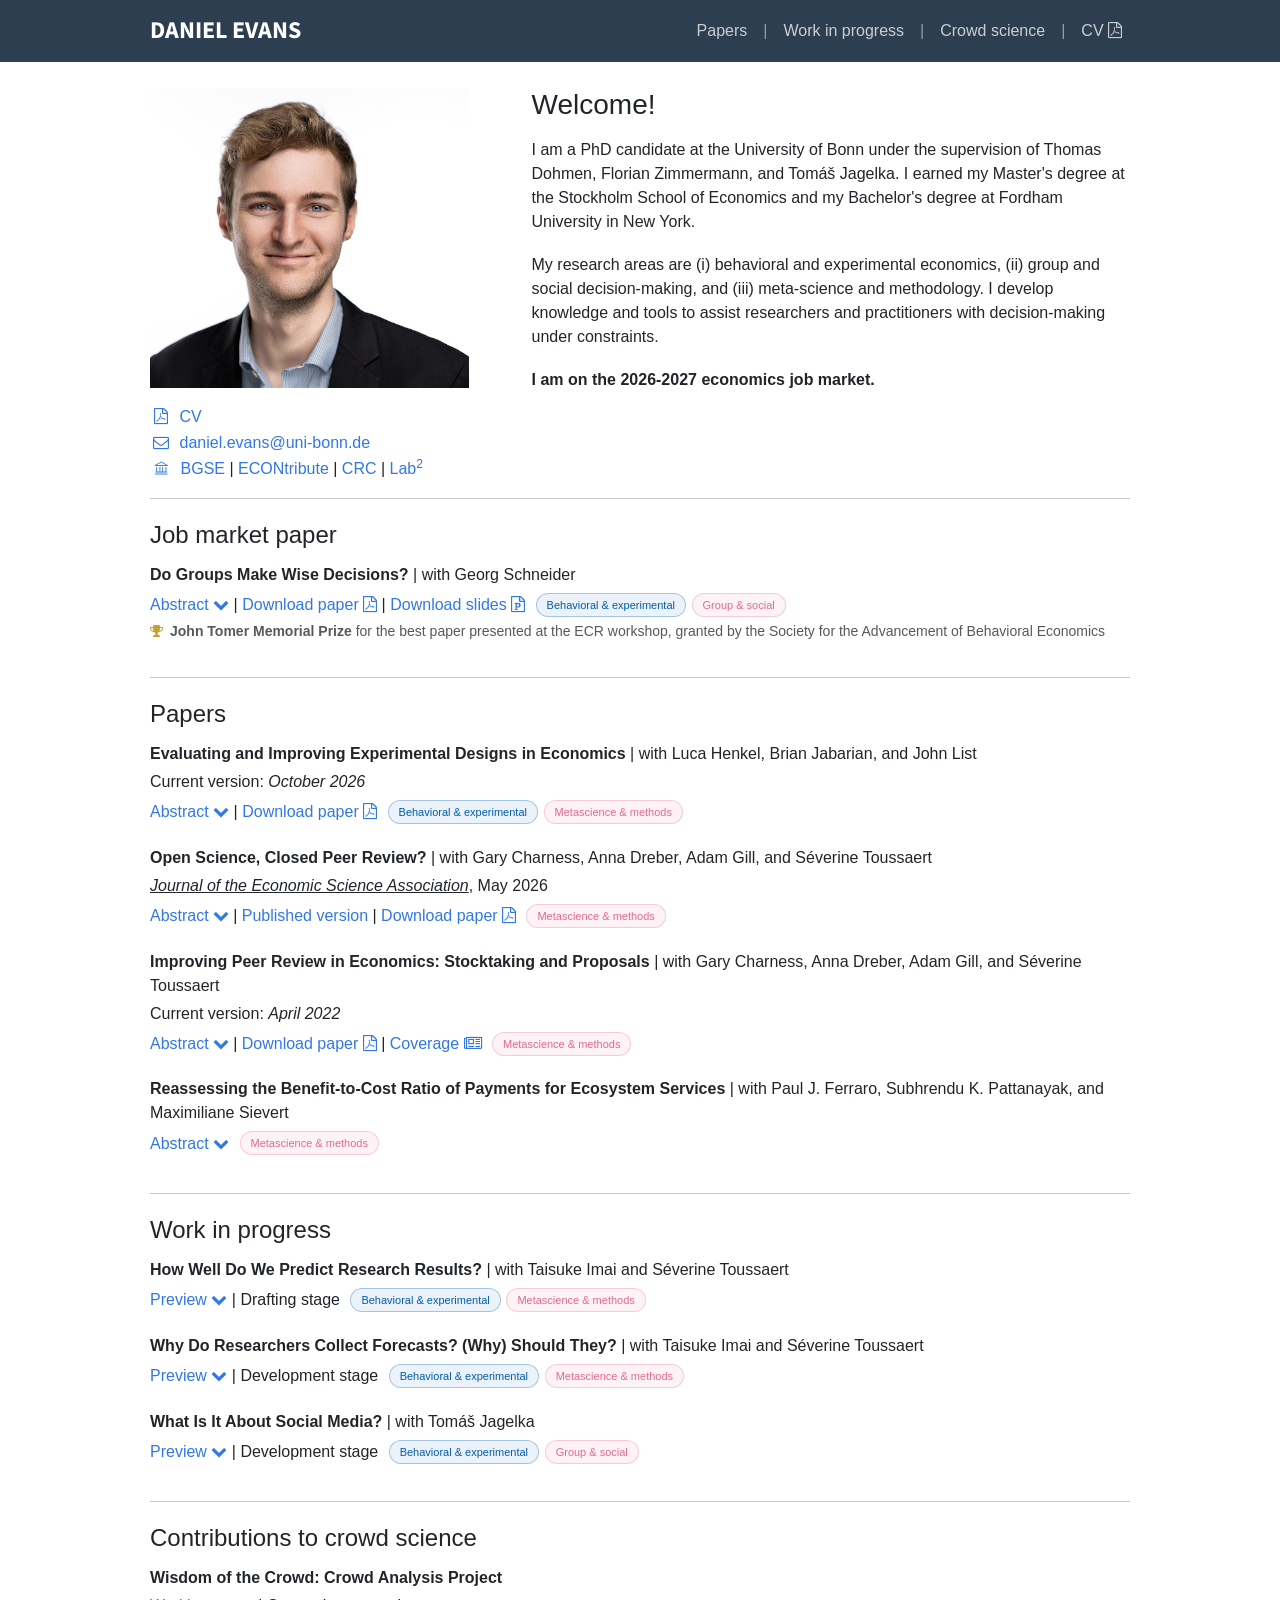
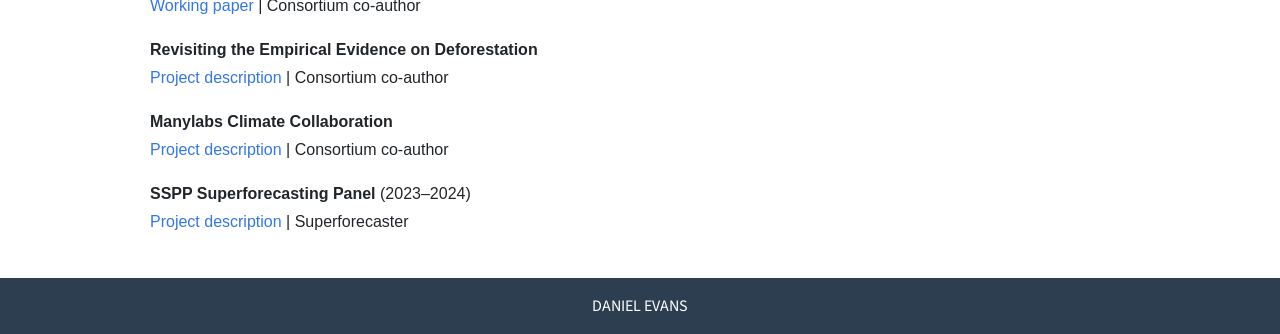
==== index.html @ ccf7dd1d "Publish latest November 15 job market paper" ====
<!DOCTYPE html>
<html>
   <head>
      <meta name="generator" content="Hugo 0.72.0" />
      <meta charset="utf-8">
      <meta name="viewport" content="width=device-width, initial-scale=1, viewport-fit=cover, shrink-to-fit=no">
      <title>DANIEL EVANS </title>
      <meta name="description" content="Website of Daniel Evans">
      <link rel="canonical" href="https://daniel-evans-econ.com/" />
      <meta property="og:title" content="DANIEL EVANS" />
      <meta property="og:description" content="Website of Daniel Evans" />
      <meta property="og:type" content="website" />
      <meta property="og:url" content="https://daniel-evans-econ.com/" />
      <meta name="google-site-verification" content="ahWRUSEJh2YRMnxcVkSEhwlhxBZEfz1xDAu38m6dols" />
      <meta name="twitter:card" content="summary"/>
      <meta name="twitter:title" content="DANIEL EVANS"/>
      <meta name="twitter:description" content="Website of Daniel Evans"/>
      <link rel="stylesheet" href="https://stackpath.bootstrapcdn.com/bootstrap/4.3.1/css/bootstrap.min.css" integrity="sha384-ggOyR0iXCbMQv3Xipma34MD+dH/1fQ784/j6cY/iJTQUOhcWr7x9JvoRxT2MZw1T" crossorigin="anonymous">
      <link rel="stylesheet" href="https://cdnjs.cloudflare.com/ajax/libs/font-awesome/4.7.0/css/font-awesome.min.css">
<link href="https://fonts.googleapis.com/css2?family=Source+Sans+Pro:wght@700&display=swap" rel="stylesheet">
      <link rel="stylesheet" type="text/css" href="//fonts.googleapis.com/css?family=Open+Sans" />
      <link rel="icon" href="images/Bonn_Favicon.jpg" type="image/jpeg">
      <!-- CSS elements -->
      <link href="css/styles_navbar.css" rel="stylesheet" />
      <link rel="stylesheet" type="text/css" href="css/custom.css?v=20261114-tags2">
   </head>
   <body id="page-top">
      <div id="content">
         <div class="container">
<nav class="navbar navbar-expand-lg navbar-dark fixed-top" id="mainNav" style="background-color: #2c3e50;">
               <div class="container">
<a class="navbar-brand" href="#page-top">
<div style="font-size: larger; font-family: 'Source Sans Pro', sans-serif; font-weight: 700; color: white;">DANIEL EVANS</div>
</a>                   
<button class="navbar-toggler" type="button" data-bs-toggle="collapse" data-bs-target="#navbarResponsive" aria-controls="navbarResponsive" aria-expanded="false" aria-label="Toggle navigation"><span class="navbar-toggler-icon"></span></button>
                   <div class="collapse navbar-collapse" id="navbarResponsive">
                       <ul class="navbar-nav ms-auto">
<li class="nav-item">
  <a class="nav-link" href="#Papers" style="color: white;">Papers</a>
</li>
<li class="nav-item d-none d-lg-block"><span class="nav-link" style="color: white; font-weight: 300; opacity: 0.5;">|</span></li>
<li class="nav-item">
  <a class="nav-link" href="#WorksInProgress" style="color: white;">Work in progress</a>
</li>
<li class="nav-item d-none d-lg-block"><span class="nav-link" style="color: white; font-weight: 300; opacity: 0.5;">|</span></li>
<li class="nav-item">
  <a class="nav-link" href="#CrowdScience" style="color: white;">Crowd science</a>
</li>
<li class="nav-item d-none d-lg-block"><span class="nav-link" style="color: white; font-weight: 300; opacity: 0.5;">|</span></li>
<li class="nav-item">
  <a class="nav-link" href="/Evans_CV.pdf?v=20261114-spacing" target="_blank" style="color: white;">
    CV <span class="fa fa-file-pdf-o"></span>
  </a>
</li>

                       </ul>
                   </div>
               </div>
           </nav>
   <header>
   <div class="row justify-content-between">
      <div class="col-lg-5 header-img-col">
         <!-- <h3 class="text-left section_top"> Daniel Evans </h3> -->
                  <img src="images/daniel.evans.headshot.jpg?v=3" alt="Daniel Evans"
     style="width: auto; height: auto; max-height: 300px; max-width: 100%; object-fit: cover; margin-bottom: 1em;">
                  <table>
                         <tr>
                           <td colspan="2"><a href="/Evans_CV.pdf?v=20261114-spacing" target="_blank"><span class="fa fa-file-pdf-o fa-fw" aria-hidden="true" style="margin-right:8px"></span>CV</a></td>
                         </tr>
                          <tr>
                           <td colspan="2"><a href="mailto:daniel.evans@uni-bonn.de"><span class="fa fa-envelope-o fa-fw" aria-hidden="true" style="margin-right:8px"></span><span class="sr-only">Email:</span>daniel.evans@uni-bonn.de</a> </td>
                         </tr>  
                         <tr>
<td style="padding-right:8px"><svg xmlns="http://www.w3.org/2000/svg" viewBox="0 0 24 24" width="1.28571429em" height="1em" fill="none" stroke="currentColor" stroke-width="1.4" stroke-linecap="round" stroke-linejoin="round" aria-hidden="true" focusable="false" style="color:#3277e6;vertical-align:-0.125em"><path d="M3 8 12 3 21 8Z M5 11v7 M10 11v7 M14 11v7 M19 11v7 M3 21h18 M4 18h16"/></svg><span class="sr-only">Affiliations:</span></td>
<td>
  <a target="_blank" href="https://www.econ.uni-bonn.de/en/department/doctoral-students/daniel-evans">BGSE</a> | 
  <a target="_blank" href="https://econtribute.de/de/people/daniel-evans/">ECONtribute</a> | 
  <a target="_blank" href="https://www.crctr224.de/people/members-alphabetical-order/daniel-evans/view">CRC</a> | 
  <a target="_blank" href="https://labsquare.net/aboutus/team">Lab<sup>2</sup></a>
</td>
                         </tr>                             
                            <!--  <tr>
                           <td style="padding-right:8px" ><b>Twitter:</b></td>
                           <td><a target="_blank" href="https://twitter.com/DanielEvansEcon">@DanielEvansEcon</a> </td>
                         </tr>   -->                       
                  </table>
                   <!--  <b>Google Scholar:</b>    <a target="_blank" href="https://scholar.google.de/citations?user=FmFygDEAAAAJ&hl=de&oi=ao">Profile</a>  -->
               </div>
               <div class="col-lg-7 header-text-col">
         <h3 class="text-left section_top" style="margin-top: 0;">Welcome!</h3>
         <p> <div style="margin-bottom: 1em;"></div>
            I am a PhD candidate at the University of Bonn under the supervision of Thomas Dohmen, Florian Zimmermann, and Tomáš Jagelka. I earned my Master's degree at the Stockholm School of Economics and my Bachelor's degree at Fordham University in New York.<span style="display:block; height:1.20em;"></span>
   My research areas are (i) behavioral and experimental economics, (ii) group and social decision-making, and (iii) meta-science and methodology. I develop knowledge and tools to assist researchers and practitioners with decision-making under constraints.<span style="display:block; height:1.20em;"></span>
   <b>I am on the 2026-2027 economics job market.</b>
</p>
               </div>


            </div>
   </header>


      <div class="research-filters" id="research-filters" hidden>
         <span class="filter-label">Topics:</span>
         <div class="filter-options" id="active-topics" role="group" aria-label="Active topic filters"></div>
      </div>
      <p class="sr-only" id="filter-status" role="status" aria-live="polite"></p>
      <p class="filter-empty" id="filter-empty" hidden>No papers match all selected topics. Remove a topic to see more papers.</p>

      <section id="JobMarketPaper">

            <hr class="my-3">

            <div class="row">
               <div class="col-md">
                  <h4 class=" section">  Job market paper </h4>

<article class="research-entry" data-topics="behavioral social">
<p class="p_title_p"><b>Do Groups Make Wise Decisions?</b> | with Georg Schneider
</p>
<p class="paper-actions p_title_p">
   <span class="paper-links">
<a class="collapse-show showAbstract" data-toggle="collapse"
   href="#summary-groups-wise" role="button"
   aria-expanded="false" aria-controls="summary-groups-wise">
   Abstract
</a>
| <a href="/papers/Evans_JMP.pdf?v=20261116" role="button" target="_blank">
   Download paper <span class="fa fa-file-pdf-o"></span>
   </a>
| <a href="/papers/Evans_JMP_Slides.pdf" role="button" target="_blank">
   Download slides <span class="fa fa-file-powerpoint-o"></span>
   </a>
   </span>
<span class="paper-topics" aria-label="Research topics">
   <button type="button" class="topic-tag topic-tag--behavioral" data-topic="behavioral" aria-pressed="false">Behavioral &amp; experimental</button>
   <button type="button" class="topic-tag topic-tag--social" data-topic="social" aria-pressed="false">Group &amp; social</button>
</span>
</p>
<p class="p_award">
   <span class="fa fa-trophy"></span><b>John Tomer Memorial Prize</b> for the best paper presented at the ECR workshop, granted by the Society for the Advancement of Behavioral Economics
</p>
<div class="px-4 collapse card info" id="summary-groups-wise">
   <p class="text-justify">
      Many important decisions are made jointly by groups. While groups can draw on and discuss diverse perspectives, they are also susceptible to collective failures, such as herding. We investigate this tension by studying three features that distinguish joint from individual decision-making: composition, communication, and collaborative aggregation. Direct comparisons between joint and individual decisions cannot isolate these features. We separate them in an interactive online experiment in which retail investors construct portfolios to maximize returns and limit volatility in a randomly assigned decision mode. Adjacent modes differ from one another by a single feature. We find that the benefits of joint decision-making can be explained by composition alone, because pooling independent submissions reduces portfolio concentration and volatility. Communication undermines these benefits by reducing the diversity of members’ inputs and encouraging riskier strategies that fail to increase returns on average. Requiring members to agree on one portfolio (collaborative aggregation) has little overall effect relative to pooling, but improves diversification when their beliefs differ. This decomposition reveals a cost of communication that prevents groups from making full use of diverse inputs.
   </p>
</div>
</article>
            </div>
            </div>
        </section>

      <section id="Papers">

            <hr class="my-3">

            <div class="row">
               <div class="col-md">
                  <h4 class=" section">  Papers </h4>

<article class="research-entry" data-topics="behavioral methods">
<p class="p_title_p"><b>Evaluating and Improving Experimental Designs in Economics</b> | with 
   <a href="https://luca-henkel.github.io/" class="n_link" role="button" target="_blank">Luca Henkel</a>, 
   <a href="https://brianjabarian.org/" class="n_link" role="button" target="_blank">Brian Jabarian</a>, and 
   <a href="https://voices.uchicago.edu/jlist/" class="n_link" role="button" target="_blank">John List</a>
</p>
<p class="p_title_p">
   Current version: <i>October 2026</i>
</p>
<p class="paper-actions p_abstract_p">
   <span class="paper-links">
<a class="collapse-show showAbstract" data-toggle="collapse"
   href="#summary-evaluating-experiments" role="button"
   aria-expanded="false"    aria-controls="summary-evaluating-experiments">
   Abstract
</a>
| <a href="/papers/Improving_Evaluating_Experiments.pdf" role="button" target="_blank">
   Download paper <span class="fa fa-file-pdf-o"></span>
   </a>
   </span>
<span class="paper-topics" aria-label="Research topics">
   <button type="button" class="topic-tag topic-tag--behavioral" data-topic="behavioral" aria-pressed="false">Behavioral &amp; experimental</button>
   <button type="button" class="topic-tag topic-tag--methods" data-topic="methods" aria-pressed="false">Metascience &amp; methods</button>
</span>
</p>
<div class="px-4 collapse card info" id="summary-evaluating-experiments">
   <p class="text-justify">
      Conducting experiments requires researchers to make numerous design choices while respecting statistical, practical, and ethical constraints. We develop the Experimental Design Assessment Tool (EDAT) to help researchers navigate this complexity when generating and evaluating evidence from experiments. EDAT is based on a comprehensive framework that distills experimental designs into 30 components and provides guidance on optimal design choices for each. We operationalize this framework with an evaluation instrument that guides evaluators through experimental designs using targeted questions and generates quantitative quality scores. We evaluate EDAT&rsquo;s performance by applying it to experiments published in eight top economics journals in 2000, 2001, and 2020. Evaluators&rsquo; scores show high reliability and strongly predict citation counts, publication outcomes, and other proxies for impact and quality. This suggests that a quantitative assessment of experimental design quality is feasible. They further reveal that there cannot be a &ldquo;perfect experiment&rdquo; in practice due to the existence of trade-offs, such as between certain components of internal and external validity. We show how researchers navigate these trade-offs and identify the design features most valued by the profession. Finally, we document systematic improvements in quality over time and heterogeneity in design features between subfields and experiment types.
   </p>
</div>
</article>
                <article class="research-entry" data-topics="methods">
<p class="p_title_p">  <b>Open Science, Closed Peer Review? </b> | with Gary Charness, <a href="https://sites.google.com/site/annadreber/" class="n_link" role="button" target="_blank">Anna Dreber</a>, <a href="https://sites.google.com/view/adam-gill/" class="n_link" role="button" target="_blank">Adam Gill</a>, and <a href="https://severinetoussaert.com/" class="n_link" role="button" target="_blank">Séverine Toussaert</a>
</p>
               <p class="p_title_p">
                   <i><u>Journal of the Economic Science Association</u></i>, May 2026
               </p>
<p class="paper-actions p_abstract_p">
   <span class="paper-links">
<a class="collapse-show showAbstract" data-toggle="collapse" href="#abstract-open-peer-review" role="button" aria-expanded="false" aria-controls="collapse-ImpEmp">Abstract</a>
   | <a href="https://www.cambridge.org/core/journals/journal-of-the-economic-science-association/article/open-science-closed-peer-review/E022D86DD463373CB7A9CAF0AD32EC02" target="_blank" role="button">Published version</a>
   | <a href="/papers/Open_Peer_Review.pdf" role="button" target="_blank">
   Download paper <span class="fa fa-file-pdf-o"></span>
   </a>
   </span>
<span class="paper-topics" aria-label="Research topics">
   <button type="button" class="topic-tag topic-tag--methods" data-topic="methods" aria-pressed="false">Metascience &amp; methods</button>
</span>
</p>                  <div class="px-4 collapse card info" id="abstract-open-peer-review">
                     <p class="text-justify" >
                        Open science initiatives have gained traction in recent years. However, open <i> peer-review </i> practices, i.e., reforms that (i) modify the identifiability of stakeholders and (ii) establish channels for the open communication of information between stakeholders, have seen very little adoption in economics. In this paper, we explore the feasibility and desirability of such reforms. We present insights derived from survey data documenting the attitudes of 802 experimental/behavioral economists, a conceptual framework, a literature review, and cross-disciplinary data on current journal practices. On (i), most respondents support preserving anonymity for referees, but views about anonymity for authors and associate editors are mixed. On (ii), most respondents are open to publishing anonymized referee reports, sharing reports between referees, and allowing authors to appeal editorial decisions. Active reviewers, editors, and respondents from the US/Canada are generally less open to transparency reforms.
                     </p>
                  </div>
</article>
<article class="research-entry" data-topics="methods">
<p class="p_title_p">
   <b>Improving Peer Review in Economics: Stocktaking and Proposals </b> | with 
   Gary Charness, 
   <a href="https://sites.google.com/site/annadreber/" class="n_link" role="button" target="_blank">Anna Dreber</a>, 
   <a href="https://sites.google.com/view/adam-gill/" class="n_link" role="button" target="_blank">Adam Gill</a>, and 
   <a href="https://severinetoussaert.com/" class="n_link" role="button" target="_blank">Séverine Toussaert</a>
</p>
<p class="p_title_p">
   Current version: <i>April 2022</i>
</p>
<p class="paper-actions p_abstract_p">
   <span class="paper-links">
<a class="collapse-show showAbstract" data-toggle="collapse" href="#abstract-peer-review-improvement" role="button" aria-expanded="false" aria-controls="abstract-peer-review-improvement">Abstract</a>
   | <a href="/papers/Improving_Peer_Review.pdf" role="button" target="_blank">
   Download paper <span class="fa fa-file-pdf-o"></span>
   </a>
   | <a data-toggle="collapse" href="#coverage-peer-review-improvement" role="button" aria-expanded="false" aria-controls="coverage-peer-review-improvement">Coverage <span class="fa fa-newspaper-o" aria-hidden="true"></span></a>
   </span>
<span class="paper-topics" aria-label="Research topics">
   <button type="button" class="topic-tag topic-tag--methods" data-topic="methods" aria-pressed="false">Metascience &amp; methods</button>
</span>
</p>
<div class="px-4 collapse card info" id="coverage-peer-review-improvement">
   <p class="text-justify">
      Media:
      <a href="https://cepr.org/voxeu/columns/economists-want-see-changes-their-peer-review-system-lets-do-something-about-it" target="_blank" rel="noopener noreferrer">VoxEU</a>
      | <a href="https://blogs.worldbank.org/impactevaluations/weekly-links-april-29-nobel-advice-co-authoring-field-classes-first-year-how-much" target="_blank" rel="noopener noreferrer">World Bank Blogs</a>
   </p>
</div>
<div class="px-4 collapse card info" id="abstract-peer-review-improvement">
   <p class="text-justify">
      Peer review is central to the lives of researchers. We conduct a survey on improving peer review to which we received responses from over 1,400 economists. The survey is the bedrock of this article, which was written to (i) document the current state of peer review and (ii) investigate concrete steps towards improving it. We offer a snapshot of the recent submission and peer review activity of respondents, detail the difficulties they report facing, and measure their attitudes about various challenges and possible proposals to address them. We hope that this report will provide fertile ground for the development and implementation of practical solutions for improving peer review in economics.
   </p>
</div>
</article>
<article class="research-entry" data-topics="methods">
<p class="p_title_p"><b>Reassessing the Benefit-to-Cost Ratio of Payments for Ecosystem Services</b> | with Paul J. Ferraro, Subhrendu K. Pattanayak, and Maximiliane Sievert
</p>
<p class="paper-actions p_abstract_p">
   <span class="paper-links">
<a class="collapse-show showAbstract" data-toggle="collapse"
      href="#summary-reassessing-pes" role="button"
      aria-expanded="false" aria-controls="summary-reassessing-pes">
      Abstract
   </a>
   </span>
<span class="paper-topics" aria-label="Research topics">
   <button type="button" class="topic-tag topic-tag--methods" data-topic="methods" aria-pressed="false">Metascience &amp; methods</button>
</span>
</p>
<div class="px-4 collapse card info" id="summary-reassessing-pes">
   <p class="text-justify">
      Jayachandran et al. (2017) present results from a randomized payments-for-ecosystem-services program (PES) in Uganda, in which private forest owners in treatment villages were paid to preserve tree cover on their properties. The original authors find that treatment villages see a smaller decline in tree cover between baseline and endline (<i>&beta;&#770;</i> = 5.478, SE = 2.652, <i>p</i> = 0.04). We conduct a multiverse robustness reproduction of the original authors&rsquo; main specification and find that its statistical significance is sensitive to reasonable and conservative variations in analytic choices: 72% (43%) of analysis paths are insignificant at the 5% (10%) level. In contrast, point estimates and signs are more stable: every estimate expressed in the same unit as the main specification falls within the original 95% confidence interval, and 99% of coefficients are positive across all specifications. An ex-post power analysis suggests that the statistical power of the study design is low and insufficient for detecting modestly smaller effect sizes than the published estimate. Taken together, these findings are consistent with a positive effect that is smaller than originally reported. Recalculating the benefit-to-cost ratio assuming a true effect half as large as the observed effect reduces it from 2.4 to approximately 1.2. The program ceases to pass a benefit-cost test if the true effect is less than approximately 42% of the published estimate. For policymakers, our findings imply that funding and scale-up decisions should account for uncertainty in the treatment effect when comparing PES with alternative interventions.
   </p>
</div>
</article>
            </div> 
        </section>
<section id="WorksInProgress"> 
   <hr class="my-3">
   <div class="row">
      <div class="col-md">
         <h4 class="section">Work in progress</h4>

<article class="research-entry" data-topics="behavioral methods">
<p class="p_title_p"><b>How Well Do We Predict Research Results?</b> | with 
   <a href="https://www.taisukeimai.com/" class="n_link" role="button" target="_blank">Taisuke Imai</a> and 
   <a href="https://severinetoussaert.com/" class="n_link" role="button" target="_blank">Séverine Toussaert</a>
</p>
<p class="paper-actions p_abstract_p">
   <span class="paper-links">
<a class="collapse-show showAbstract" data-toggle="collapse"
      href="#summary-predict-accuracy" role="button"
      aria-expanded="false" aria-controls="summary-predict-accuracy">
      Preview
</a>
| Drafting stage
   </span>
<span class="paper-topics" aria-label="Research topics">
   <button type="button" class="topic-tag topic-tag--behavioral" data-topic="behavioral" aria-pressed="false">Behavioral &amp; experimental</button>
   <button type="button" class="topic-tag topic-tag--methods" data-topic="methods" aria-pressed="false">Metascience &amp; methods</button>
</span>
</p>
<div class="px-4 collapse card info" id="summary-predict-accuracy">
   <p class="text-justify">
 We leverage a meta-analysis to assess the accuracy of forecasts of research results relative to actual study outcomes.
   </p>
   </div>
</article>
<article class="research-entry" data-topics="behavioral methods">
<p class="p_title_p"><b>Why Do Researchers Collect Forecasts? (Why) Should They?</b> | with 
   <a href="https://www.taisukeimai.com/" class="n_link" role="button" target="_blank">Taisuke Imai</a> and 
   <a href="https://severinetoussaert.com/" class="n_link" role="button" target="_blank">Séverine Toussaert</a>
</p>
<p class="paper-actions p_abstract_p">
   <span class="paper-links">
<a class="collapse-show showAbstract" data-toggle="collapse"
      href="#summary-forecast-returns" role="button"
      aria-expanded="false" aria-controls="summary-forecast-returns">
      Preview
</a>
| Development stage
   </span>
<span class="paper-topics" aria-label="Research topics">
   <button type="button" class="topic-tag topic-tag--behavioral" data-topic="behavioral" aria-pressed="false">Behavioral &amp; experimental</button>
   <button type="button" class="topic-tag topic-tag--methods" data-topic="methods" aria-pressed="false">Metascience &amp; methods</button>
</span>
</p>
<div class="px-4 collapse card info" id="summary-forecast-returns">
   <p class="text-justify">
 We conceptualize and measure the returns to collecting forecasts of research results, and investigate the practice of eliciting them.
   </p>
   </div>
</article>
<article class="research-entry" data-topics="behavioral social">
<p class="p_title_p"><b>What Is It About Social Media?</b> | with Tomáš Jagelka
</p>
<p class="paper-actions p_abstract_p">
   <span class="paper-links">
<a class="collapse-show showAbstract" data-toggle="collapse"
      href="#summary-social-media" role="button"
      aria-expanded="false" aria-controls="summary-social-media">
      Preview
</a>
| Development stage
   </span>
<span class="paper-topics" aria-label="Research topics">
   <button type="button" class="topic-tag topic-tag--behavioral" data-topic="behavioral" aria-pressed="false">Behavioral &amp; experimental</button>
   <button type="button" class="topic-tag topic-tag--social" data-topic="social" aria-pressed="false">Group &amp; social</button>
</span>
</p>
<div class="px-4 collapse card info" id="summary-social-media">
   <p class="text-justify">
 In a controlled experiment with social media-like features, we study (i) whether people selectively report or misreport their successes to others and (ii) whether exposure to such biased reports harms other people&rsquo;s well-being.
   </p>
   </div>
</article>
      </div>
   </div>
</section>
<section id="CrowdScience">
   <hr class="my-3">
   <div class="row">
      <div class="col-md">
         <h4 class="section">Contributions to crowd science</h4>
<p class="p_title_p"><b>Wisdom of the Crowd: Crowd Analysis Project</b>
</p>
<p class="p_abstract_p"><a href="https://econpapers.repec.org/paper/innwpaper/2026-05.htm" target="_blank">Working paper</a> | Consortium co-author</p>
<p class="p_title_p"><b>Revisiting the Empirical Evidence on Deforestation</b>
</p>
<p class="p_abstract_p"><a href="https://www.rwi-essen.de/fileadmin/user_upload/RWI/Dokumente/Stellenanzeigen/RWI_Stellenanzeige_11_70900-11-25SHK_Deforestation_Replicators_KuE.pdf" target="_blank">Project description</a> | Consortium co-author</p>
<p class="p_title_p"><b>Manylabs Climate Collaboration</b>
</p>
<p class="p_abstract_p"><a href="https://manylabsclimate.wordpress.com" target="_blank">Project description</a> | Consortium co-author</p>
<p class="p_title_p"><b>SSPP Superforecasting Panel</b> (2023&ndash;2024)
</p>
<p class="p_abstract_p"><a href="https://socialscienceprediction.org" target="_blank">Project description</a> | Superforecaster</p>
<br>
      </div>
   </div>
</section>

         </div>
       <footer class="py-3" style="background-color: #2c3e50; font-family: 'Source Sans Pro', sans-serif;">
  <div class="container px-4">
    <p class="m-0 text-center text-white">DANIEL EVANS</p>
  </div>
</footer>
      </div>
       <!-- JS scripts -->
      <script src="https://code.jquery.com/jquery-3.3.1.slim.min.js" integrity="sha384-q8i/X+965DzO0rT7abK41JStQIAqVgRVzpbzo5smXKp4YfRvH+8abtTE1Pi6jizo" crossorigin="anonymous"></script>
      <script src="https://cdnjs.cloudflare.com/ajax/libs/popper.js/1.14.7/umd/popper.min.js" integrity="sha384-UO2eT0CpHqdSJQ6hJty5KVphtPhzWj9WO1clHTMGa3JDZwrnQq4sF86dIHNDz0W1" crossorigin="anonymous"></script>
      <script src="https://stackpath.bootstrapcdn.com/bootstrap/4.3.1/js/bootstrap.min.js" integrity="sha384-JjSmVgyd0p3pXB1rRibZUAYoIIy6OrQ6VrjIEaFf/nJGzIxFDsf4x0xIM+B07jRM" crossorigin="anonymous"></script>
       <!-- Bootstrap core JS-->
        <script src="https://cdn.jsdelivr.net/npm/bootstrap@5.1.3/dist/js/bootstrap.bundle.min.js"></script>
        <!-- Core navbar theme JS-->
        <script src="js/scripts.js?v=20261114-tags2"></script>
   </body>
</html>
---- css/custom.css ----
/*!
 * Bootstrap v5.1.3 (https://getbootstrap.com/)
 * Copyright 2011-2021 The Bootstrap Authors
 * Copyright 2011-2021 Twitter, Inc.
 * Licensed under MIT (https://github.com/twbs/bootstrap/blob/main/LICENSE)
 */

html {
  scroll-padding-top: 3.5rem;
}

header {
  padding-top: 5.5rem;
}


b {
    font-weight: 600;
}
a {
  color: #3277e6;
}

.showAbstract[aria-expanded="false"]::after {
    font-family: FontAwesome;
    content: " \f078";
}

.showAbstract[aria-expanded="true"]::after {
    font-family: FontAwesome;
    content: " \f077";
}
.section_top {
    margin-bottom: 0.2cm;
    margin-top: 0cm;
}

.section {
    margin-bottom: 0.35cm;
    margin-top: 0.15cm;
/*    text-decoration: underline;   
    text-decoration-thickness: 0.2px;*/
}

.wip_no_dist {
	margin-bottom:5px;
}

.wip_dist {
	margin-bottom:25px;
}

.p_title_p{
    margin-bottom:4px;
    margin-top:2px;    
}

.p_abstract_p{
    margin-bottom:20px;
}

.p_award{
    margin-top: 2px;
    margin-bottom: 20px;
    font-size: 0.875rem;
    line-height: 1.35;
    color: #55595c;
}

.p_award .fa-trophy{
    color: #c8a02c;
    margin-right: 0.5em;
}

.info {
    padding: 15px 15px 0px 15px;
    box-shadow: 0 1px 2px rgba(0,0,0,0.15);
}

.card:hover {
  box-shadow: 0 0 11px rgba(33,33,33,.2); 
}

.n_link {
  color: inherit;
  text-decoration: inherit;
}

#mainNav .navbar-nav a.nav-link {
  color: rgba(255, 255, 255, 0.75) !important;
  transition: color 0.15s ease-in-out;
}

#mainNav .navbar-nav a.nav-link:hover,
#mainNav .navbar-nav a.nav-link:focus {
  color: #fff !important;
  text-decoration: underline;
}

@media (min-width: 992px) {
  .header-img-col {
    flex: 0 0 auto;
    width: 38%;
  }
  .header-text-col {
    flex: 0 0 auto;
    width: 62%;
  }
}

@media (min-width: 768px) {
  .container {
    padding-left: 2.5rem;
    padding-right: 2.5rem;
  }
}

@media (min-width: 1200px) {
  .container {
    padding-left: 5rem;
    padding-right: 5rem;
  }
}
/* Research-topic labels share a compact shape and wrap naturally on mobile. */
.paper-actions {
  display: flex;
  flex-wrap: wrap;
  align-items: center;
  gap: 0.35rem 0.65rem;
}

.paper-links {
  min-width: 0;
}

.paper-topics {
  display: flex;
  flex-wrap: wrap;
  gap: 0.35rem;
  margin-left: 0;
}

/* Palette and tint levels match Taisuke Imai's keyword tags. */
.topic-tag {
  --topic-color: #005caf;
  display: inline-flex;
  align-items: center;
  vertical-align: middle;
  margin: 0.12rem 0;
  padding: 1px 10px;
  border: 1px solid color-mix(in srgb, var(--topic-color) 30%, transparent);
  border-radius: 999px;
  color: var(--topic-color);
  background: color-mix(in srgb, var(--topic-color) 8%, transparent);
  font-family: inherit;
  font-size: 11px;
  font-weight: 400;
  line-height: 20px;
  cursor: pointer;
  transition: filter 0.2s;
}
.topic-tag--behavioral { --topic-color: #005caf; }
.topic-tag--social, .topic-tag--methods { --topic-color: #e16b8c; }
.topic-tag:hover { filter: brightness(0.9); }
.topic-tag:focus-visible { outline: 2px solid var(--topic-color); outline-offset: 3px; }
.topic-tag[aria-pressed="true"] {
  border-color: var(--topic-color);
  background: color-mix(in srgb, var(--topic-color) 16%, transparent);
}
.research-filters {
  display: flex;
  flex-wrap: wrap;
  align-items: center;
  gap: 0.3rem 0.65rem;
  margin: 1.2rem 0 0.5rem;
  scroll-margin-top: 4rem;
}
.filter-label { font-size: 0.875rem; color: #55595c; }
.filter-options { display: flex; flex-wrap: wrap; gap: 0.35rem; }
.filter-empty { margin: 1rem 0; }
[hidden] { display: none !important; }
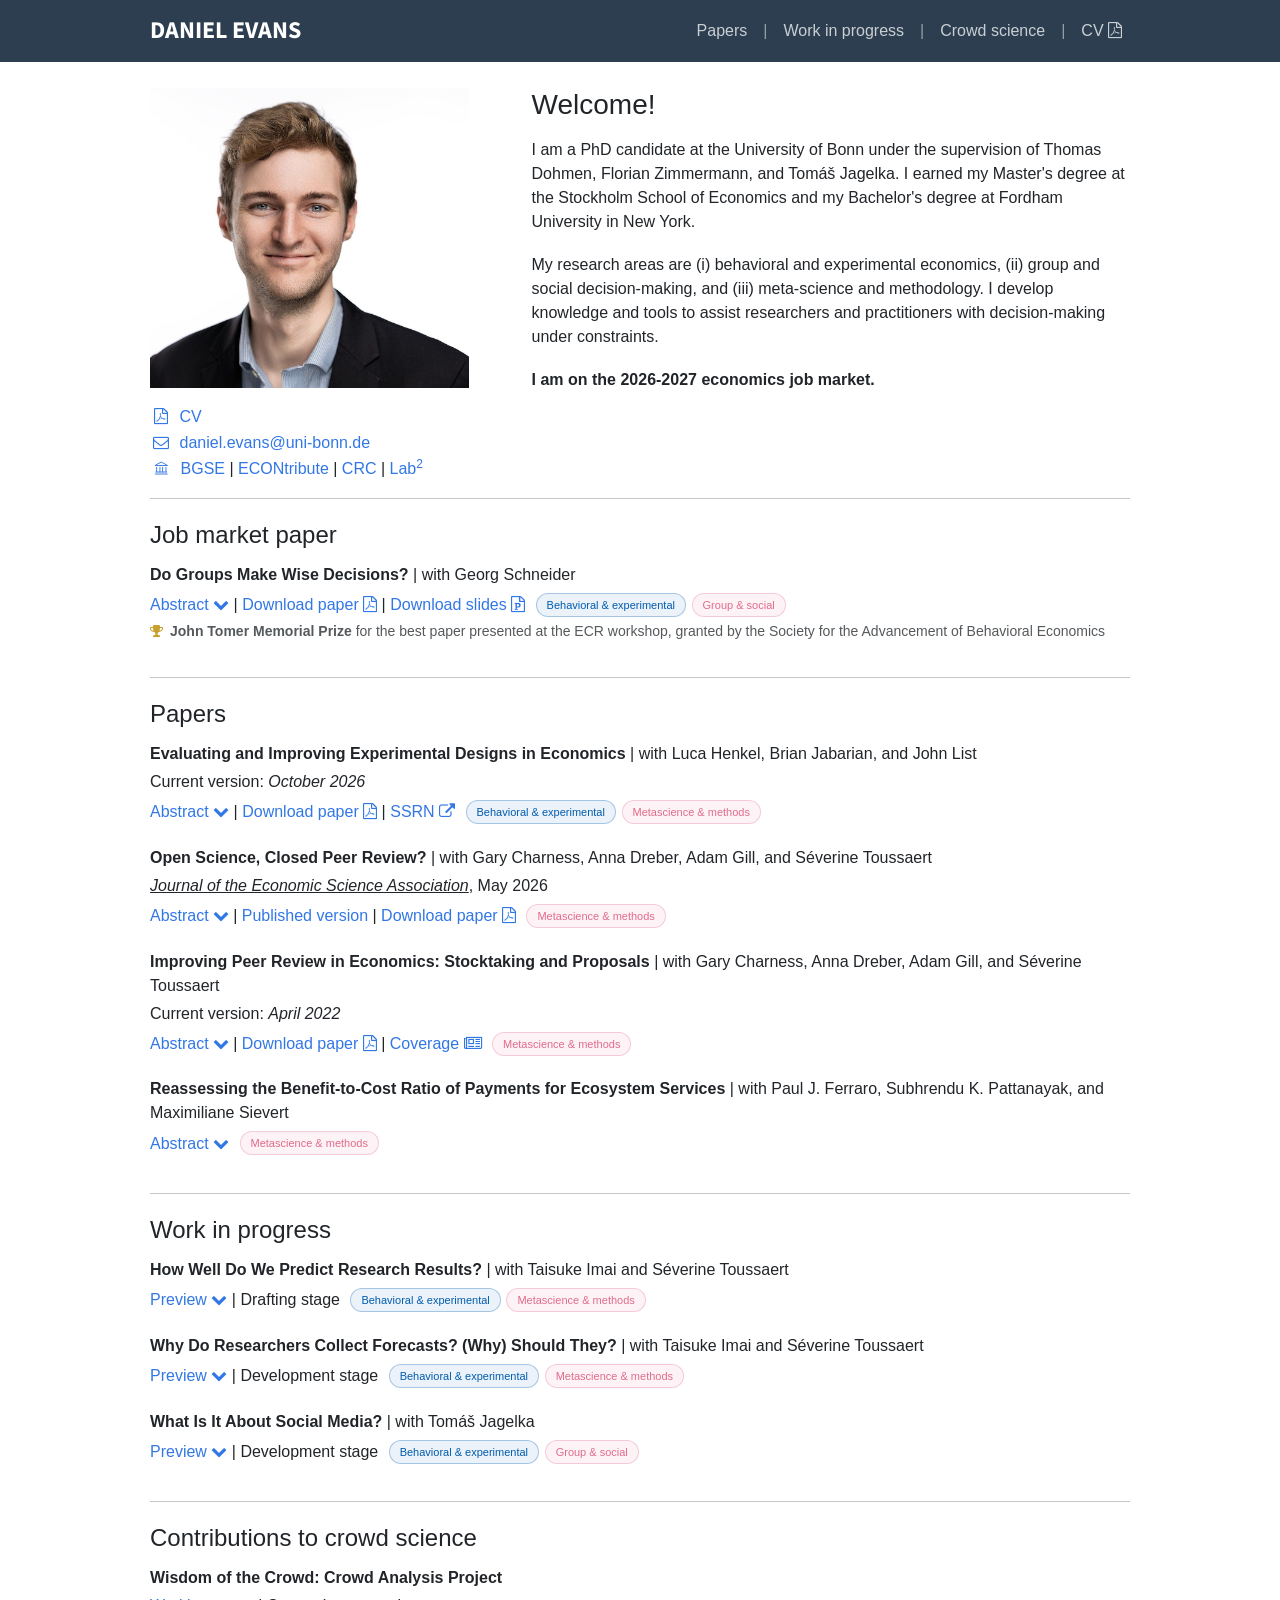
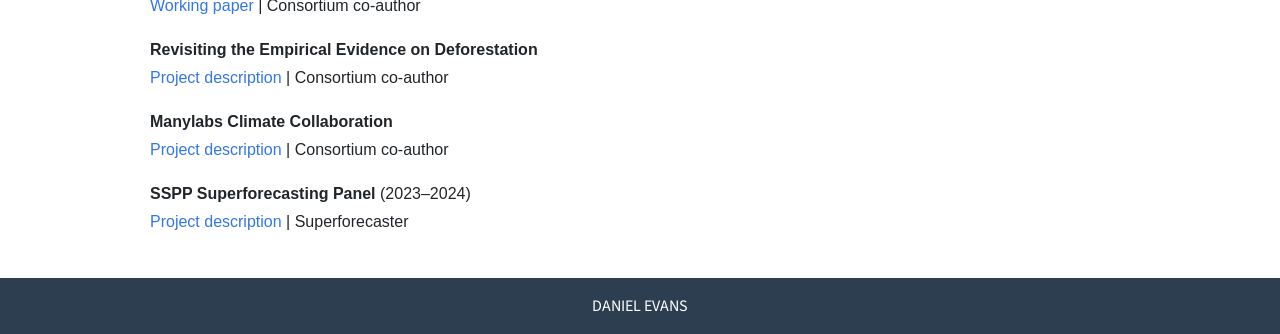
==== commit b98a9f1e: "Add SSRN link to experimental design paper" ====
--- a/index.html
+++ b/index.html
@@ -177,6 +177,9 @@
 | <a href="/papers/Improving_Evaluating_Experiments.pdf" role="button" target="_blank">
    Download paper <span class="fa fa-file-pdf-o"></span>
    </a>
+| <a href="https://papers.ssrn.com/sol3/papers.cfm?abstract_id=7701058" target="_blank" rel="noopener noreferrer">
+   SSRN <span class="fa fa-external-link" aria-hidden="true"></span>
+   </a>
    </span>
 <span class="paper-topics" aria-label="Research topics">
    <button type="button" class="topic-tag topic-tag--behavioral" data-topic="behavioral" aria-pressed="false">Behavioral &amp; experimental</button>
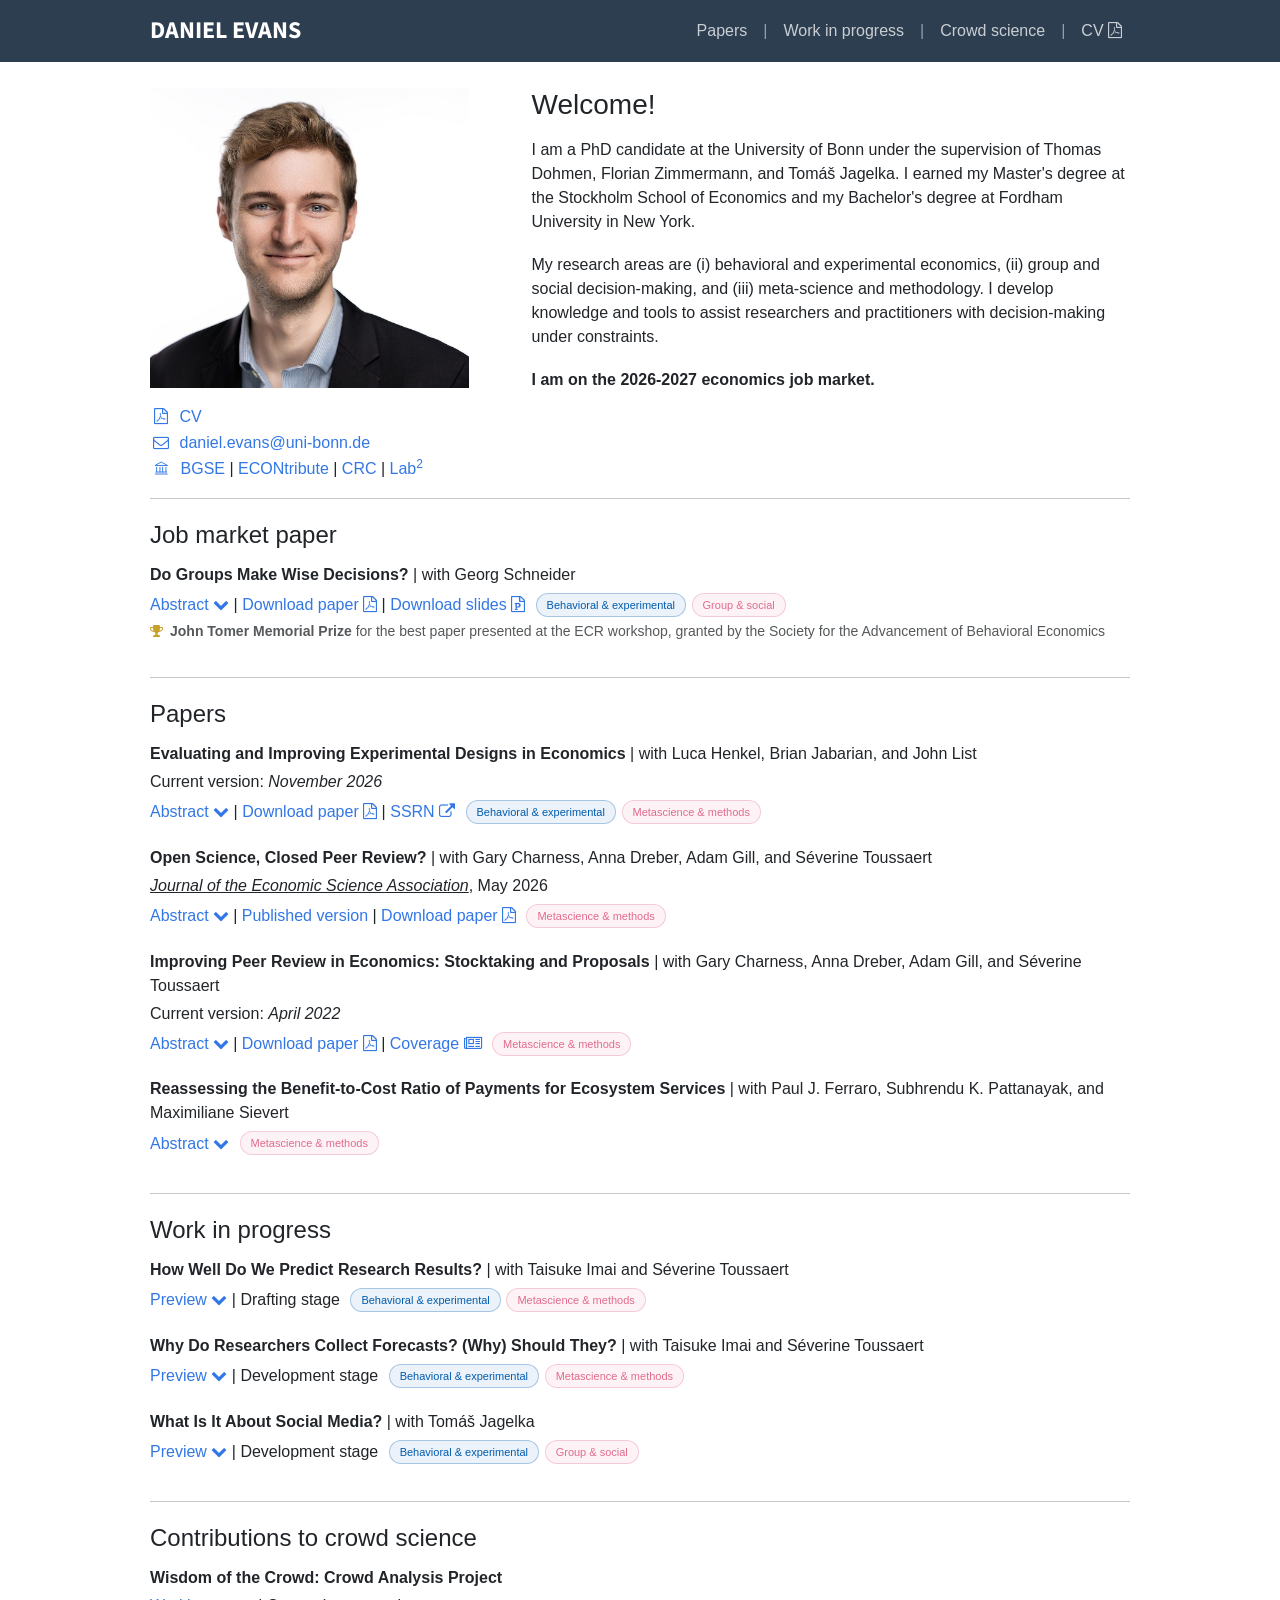
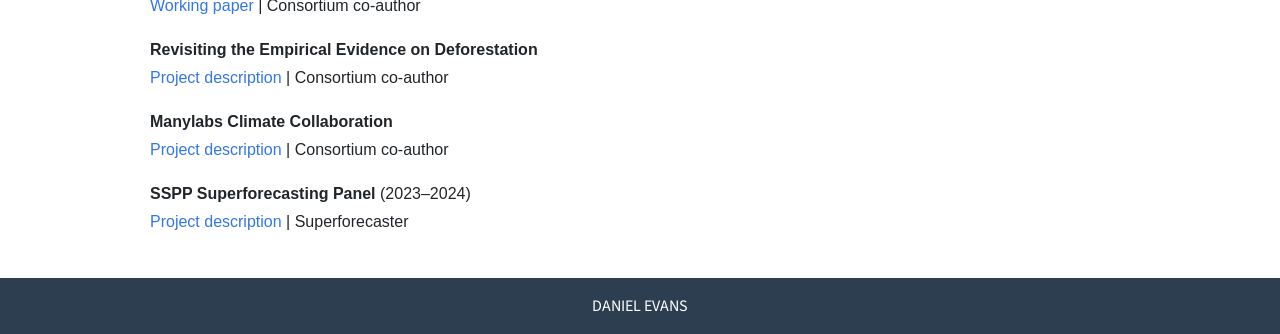
==== commit 01f36661: "Update EDAT paper to November 13 version" ====
--- a/index.html
+++ b/index.html
@@ -165,7 +165,7 @@
    <a href="https://voices.uchicago.edu/jlist/" class="n_link" role="button" target="_blank">John List</a>
 </p>
 <p class="p_title_p">
-   Current version: <i>October 2026</i>
+   Current version: <i>November 2026</i>
 </p>
 <p class="paper-actions p_abstract_p">
    <span class="paper-links">
@@ -174,7 +174,7 @@
    aria-expanded="false"    aria-controls="summary-evaluating-experiments">
    Abstract
 </a>
-| <a href="/papers/Improving_Evaluating_Experiments.pdf" role="button" target="_blank">
+| <a href="/papers/Improving_Evaluating_Experiments.pdf?v=20261113" role="button" target="_blank">
    Download paper <span class="fa fa-file-pdf-o"></span>
    </a>
 | <a href="https://papers.ssrn.com/sol3/papers.cfm?abstract_id=7701058" target="_blank" rel="noopener noreferrer">
